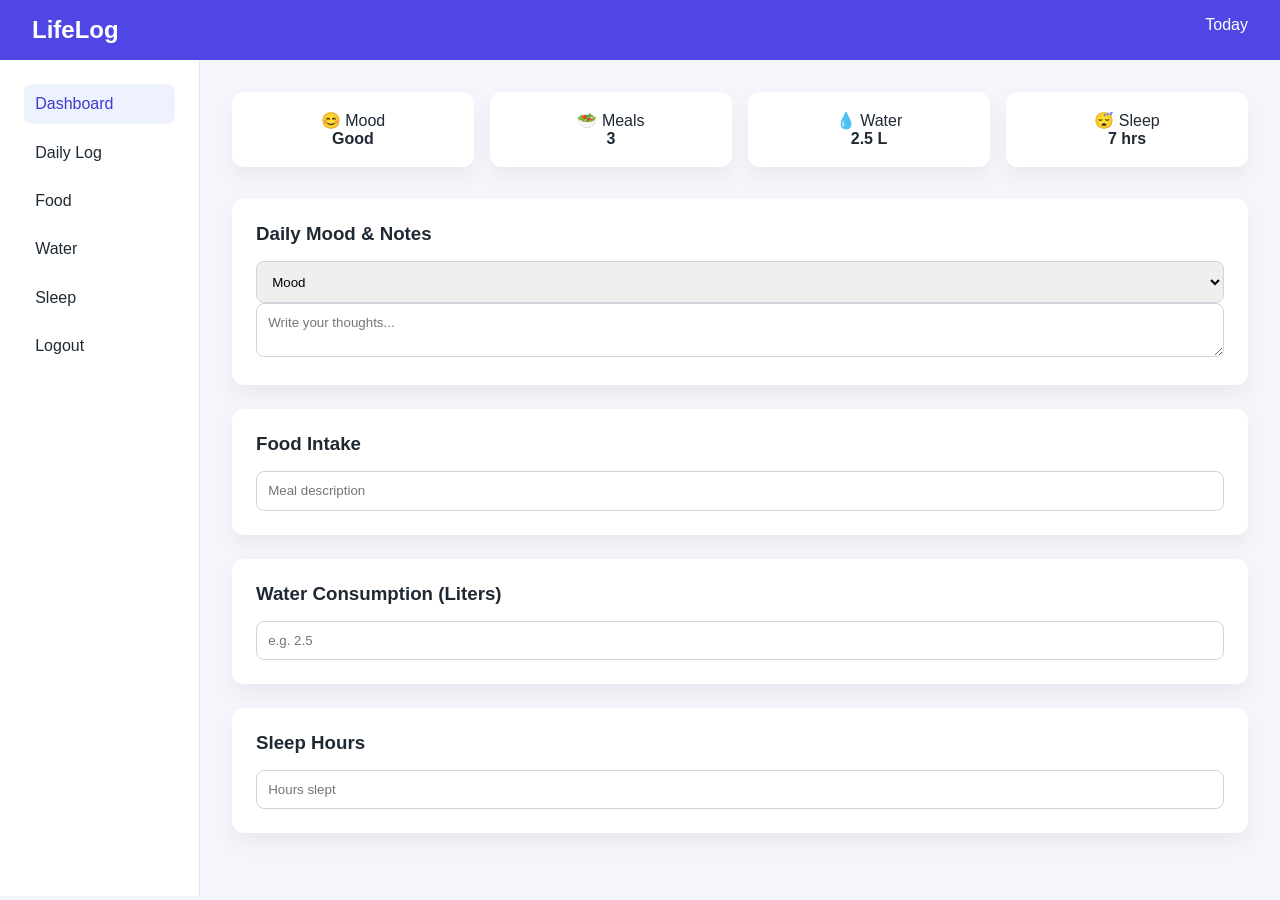
==== dashboard.html @ a278d2c1 "Edit design" ====
<!DOCTYPE html>
<html lang="en">
<head>
  <meta charset="UTF-8">
  <title>LifeLog | Dashboard</title>
  <link rel="stylesheet" href="style.css">
</head>
<body>

<header class="topbar">
  <h2>LifeLog</h2>
  <span>Today</span>
</header>

<div class="layout">

  <!-- Sidebar -->
  <aside class="sidebar">
    <a class="active">Dashboard</a>
    <a>Daily Log</a>
    <a>Food</a>
    <a>Water</a>
    <a>Sleep</a>
    <a>Logout</a>
  </aside>

  <!-- Main Content -->
  <main class="content">

    <!-- Summary Cards -->
    <section class="summary">
      <div class="box">😊 Mood<br><strong>Good</strong></div>
      <div class="box">🥗 Meals<br><strong>3</strong></div>
      <div class="box">💧 Water<br><strong>2.5 L</strong></div>
      <div class="box">😴 Sleep<br><strong>7 hrs</strong></div>
    </section>

    <!-- Daily Log -->
    <section class="card">
      <h3>Daily Mood & Notes</h3>
      <select>
        <option>Mood</option>
        <option>Happy</option>
        <option>Neutral</option>
        <option>Sad</option>
      </select>
      <textarea placeholder="Write your thoughts..."></textarea>
    </section>

    <!-- Food -->
    <section class="card">
      <h3>Food Intake</h3>
      <input type="text" placeholder="Meal description">
    </section>

    <!-- Water -->
    <section class="card">
      <h3>Water Consumption (Liters)</h3>
      <input type="number" placeholder="e.g. 2.5">
    </section>

    <!-- Sleep -->
    <section class="card">
      <h3>Sleep Hours</h3>
      <input type="number" placeholder="Hours slept">
    </section>

  </main>
</div>

</body>
</html>
---- style.css ----
* {
  margin: 0;
  padding: 0;
  box-sizing: border-box;
  font-family: 'Segoe UI', sans-serif;
}

body {
  background: #f4f6fb;
  color: #1f2933;
}

/* AUTH */
.auth-body {
  display: flex;
  justify-content: center;
  align-items: center;
  height: 100vh;
}

.auth-card {
  background: white;
  padding: 2.5rem;
  width: 350px;
  border-radius: 12px;
  text-align: center;
  box-shadow: 0 20px 40px rgba(0,0,0,0.08);
}

.auth-card h1 {
  margin-bottom: 0.5rem;
}

.auth-card p {
  margin-bottom: 1.5rem;
  color: #6b7280;
}

.auth-card input {
  width: 100%;
  padding: 0.7rem;
  margin-bottom: 1rem;
  border-radius: 8px;
  border: 1px solid #d1d5db;
}

.auth-card button {
  width: 100%;
  padding: 0.7rem;
  background: #4f46e5;
  color: white;
  border: none;
  border-radius: 8px;
  font-weight: bold;
  cursor: pointer;
}

.auth-card a {
  color: #4f46e5;
  text-decoration: none;
}

/* DASHBOARD */
.topbar {
  background: #4f46e5;
  color: white;
  padding: 1rem 2rem;
  display: flex;
  justify-content: space-between;
}

.layout {
  display: flex;
  min-height: calc(100vh - 64px);
}

.sidebar {
  width: 200px;
  background: white;
  padding: 1.5rem;
  border-right: 1px solid #e5e7eb;
}

.sidebar a {
  display: block;
  padding: 0.7rem;
  margin-bottom: 0.5rem;
  border-radius: 8px;
  cursor: pointer;
}

.sidebar .active,
.sidebar a:hover {
  background: #eef2ff;
  color: #4338ca;
}

.content {
  flex: 1;
  padding: 2rem;
}

/* Summary */
.summary {
  display: grid;
  grid-template-columns: repeat(auto-fit, minmax(160px, 1fr));
  gap: 1rem;
  margin-bottom: 2rem;
}

.box {
  background: white;
  padding: 1.2rem;
  border-radius: 12px;
  text-align: center;
  box-shadow: 0 10px 20px rgba(0,0,0,0.05);
}

/* Cards */
.card {
  background: white;
  padding: 1.5rem;
  border-radius: 12px;
  margin-bottom: 1.5rem;
  box-shadow: 0 10px 20px rgba(0,0,0,0.05);
}

.card h3 {
  margin-bottom: 1rem;
}

.card input,
.card textarea,
.card select {
  width: 100%;
  padding: 0.7rem;
  border-radius: 8px;
  border: 1px solid #d1d5db;
}
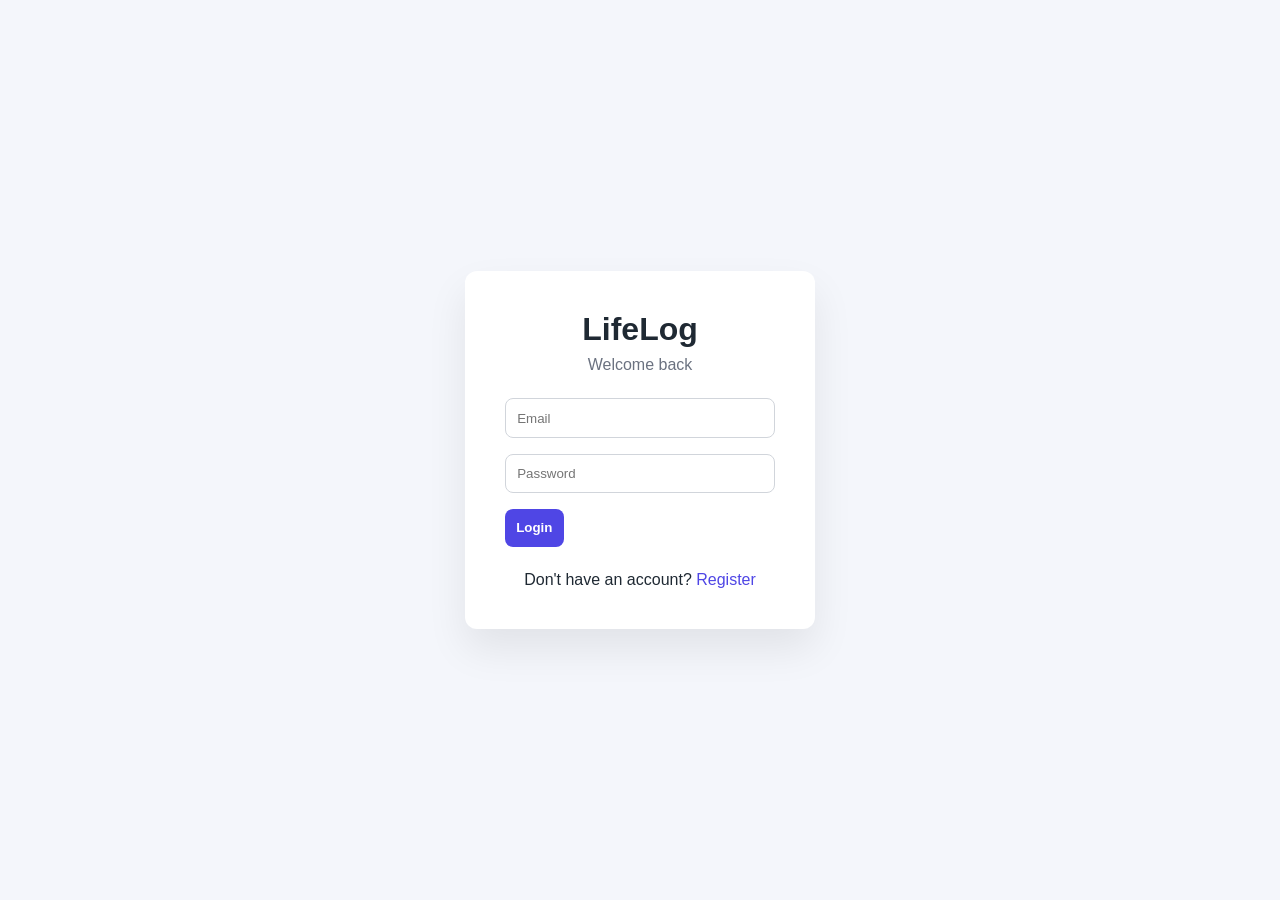
==== commit b6aca42d: "Login Local Storage Edit" ====
--- a/dashboard.html
+++ b/dashboard.html
@@ -67,6 +67,6 @@
 
   </main>
 </div>
-
+<script src="script.js"></script>
 </body>
 </html>
--- a/style.css
+++ b/style.css
@@ -44,8 +44,7 @@
   border: 1px solid #d1d5db;
 }
 
-.auth-card button {
-  width: 100%;
+.button1 {
   padding: 0.7rem;
   background: #4f46e5;
   color: white;
@@ -53,9 +52,12 @@
   border-radius: 8px;
   font-weight: bold;
   cursor: pointer;
+  display: block;
+  text-decoration: none;
+  margin-bottom: 1em;
 }
 
-.auth-card a {
+.auth-card span a {
   color: #4f46e5;
   text-decoration: none;
 }
@@ -136,4 +138,4 @@
   padding: 0.7rem;
   border-radius: 8px;
   border: 1px solid #d1d5db;
-}
+}
